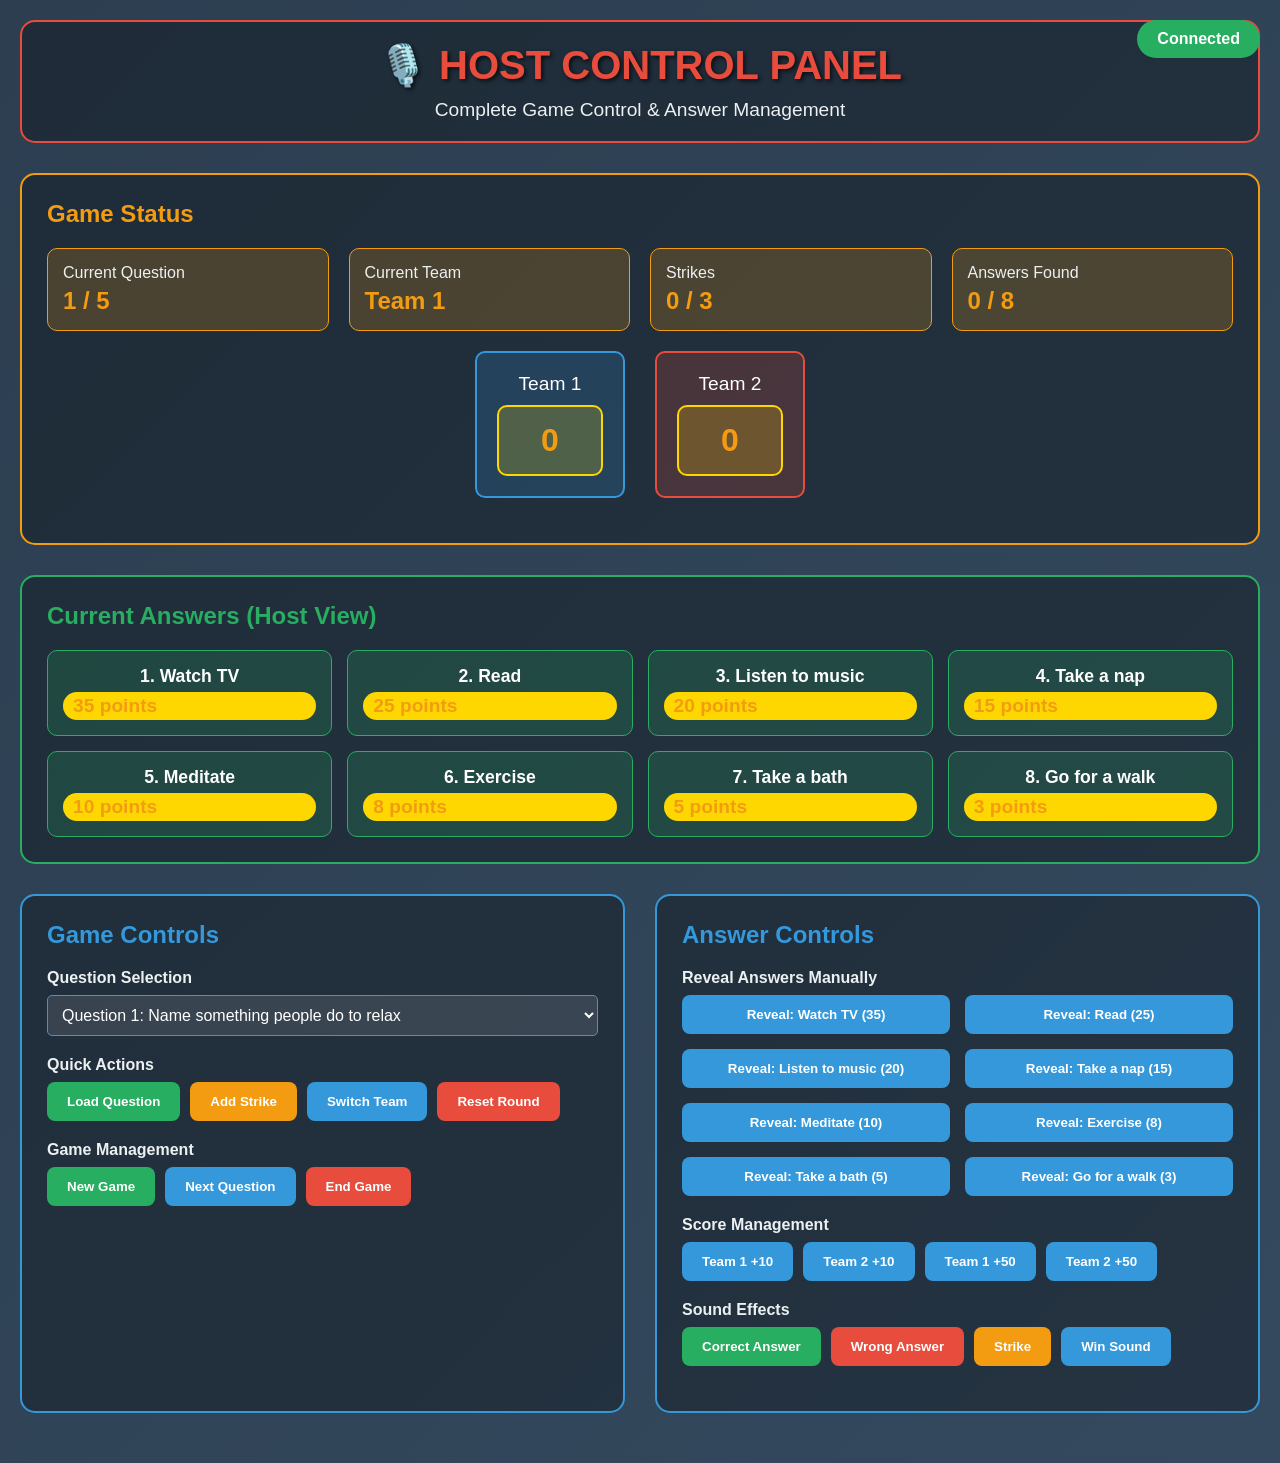
==== host.html @ bf0f2660 "first commit" ====
<!DOCTYPE html>
<html lang="en">
<head>
    <meta charset="UTF-8">
    <meta name="viewport" content="width=device-width, initial-scale=1.0">
    <title>Family Feud - Host Panel</title>
    <link rel="stylesheet" href="styles.css">
    <style>
        .host-container {
            min-height: 100vh;
            background: linear-gradient(135deg, #2c3e50 0%, #34495e 100%);
            color: white;
            padding: 20px;
        }
        
        .host-header {
            background: rgba(0, 0, 0, 0.3);
            padding: 20px;
            border-radius: 15px;
            border: 2px solid #e74c3c;
            margin-bottom: 30px;
            text-align: center;
        }
        
        .host-title {
            font-size: 2.5rem;
            color: #e74c3c;
            text-shadow: 2px 2px 4px rgba(0, 0, 0, 0.7);
            margin-bottom: 10px;
        }
        
        .host-subtitle {
            color: #ecf0f1;
            font-size: 1.2rem;
        }
        
        .control-panel {
            display: grid;
            grid-template-columns: 1fr 1fr;
            gap: 30px;
            margin-bottom: 30px;
        }
        
        .control-section {
            background: rgba(0, 0, 0, 0.3);
            padding: 25px;
            border-radius: 15px;
            border: 2px solid #3498db;
        }
        
        .control-section h3 {
            color: #3498db;
            margin-bottom: 20px;
            font-size: 1.5rem;
        }
        
        .control-group {
            margin-bottom: 20px;
        }
        
        .control-group label {
            display: block;
            margin-bottom: 8px;
            color: #ecf0f1;
            font-weight: bold;
        }
        
        .control-group input, .control-group select {
            width: 100%;
            padding: 10px;
            border: 1px solid #3498db;
            border-radius: 5px;
            background: rgba(255, 255, 255, 0.1);
            color: white;
            font-size: 1rem;
        }
        
        .control-group input::placeholder {
            color: #bdc3c7;
        }
        
        .control-buttons {
            display: flex;
            gap: 10px;
            flex-wrap: wrap;
        }
        
        .control-btn {
            padding: 12px 20px;
            background: #3498db;
            color: white;
            border: none;
            border-radius: 8px;
            cursor: pointer;
            font-weight: bold;
            transition: all 0.3s ease;
        }
        
        .control-btn:hover {
            background: #2980b9;
            transform: translateY(-2px);
        }
        
        .control-btn.danger {
            background: #e74c3c;
        }
        
        .control-btn.danger:hover {
            background: #c0392b;
        }
        
        .control-btn.success {
            background: #27ae60;
        }
        
        .control-btn.success:hover {
            background: #229954;
        }
        
        .control-btn.warning {
            background: #f39c12;
        }
        
        .control-btn.warning:hover {
            background: #e67e22;
        }
        
        .answers-preview {
            background: rgba(0, 0, 0, 0.3);
            padding: 25px;
            border-radius: 15px;
            border: 2px solid #27ae60;
            margin-bottom: 30px;
        }
        
        .answers-preview h3 {
            color: #27ae60;
            margin-bottom: 20px;
            font-size: 1.5rem;
        }
        
        .answer-list {
            display: grid;
            grid-template-columns: repeat(auto-fit, minmax(250px, 1fr));
            gap: 15px;
        }
        
        .answer-item {
            background: rgba(39, 174, 96, 0.2);
            padding: 15px;
            border-radius: 10px;
            border: 1px solid #27ae60;
            transition: all 0.3s ease;
        }
        
        .answer-item.revealed {
            background: rgba(39, 174, 96, 0.4);
            border-color: #2ecc71;
        }
        
        .answer-text {
            font-weight: bold;
            margin-bottom: 5px;
        }
        
        .answer-points {
            color: #f39c12;
            font-size: 1.2rem;
        }
        
        .game-status {
            background: rgba(0, 0, 0, 0.3);
            padding: 25px;
            border-radius: 15px;
            border: 2px solid #f39c12;
            margin-bottom: 30px;
        }
        
        .game-status h3 {
            color: #f39c12;
            margin-bottom: 20px;
            font-size: 1.5rem;
        }
        
        .status-grid {
            display: grid;
            grid-template-columns: repeat(auto-fit, minmax(200px, 1fr));
            gap: 20px;
        }
        
        .status-item {
            background: rgba(243, 156, 18, 0.2);
            padding: 15px;
            border-radius: 10px;
            border: 1px solid #f39c12;
        }
        
        .status-label {
            color: #ecf0f1;
            margin-bottom: 5px;
        }
        
        .status-value {
            color: #f39c12;
            font-size: 1.5rem;
            font-weight: bold;
        }
        
        .team-scores {
            display: flex;
            gap: 30px;
            justify-content: center;
            margin: 20px 0;
        }
        
        .team-score-card {
            background: rgba(52, 152, 219, 0.2);
            padding: 20px;
            border-radius: 10px;
            border: 2px solid #3498db;
            text-align: center;
            min-width: 150px;
        }
        
        .team-score-card.team2 {
            background: rgba(231, 76, 60, 0.2);
            border-color: #e74c3c;
        }
        
        .team-name {
            font-size: 1.2rem;
            margin-bottom: 10px;
        }
        
        .team-score {
            font-size: 2rem;
            font-weight: bold;
            color: #f39c12;
        }
        
        .connection-status {
            position: fixed;
            top: 20px;
            right: 20px;
            padding: 10px 20px;
            border-radius: 20px;
            font-weight: bold;
            z-index: 1000;
        }
        
        .connection-status.connected {
            background: #27ae60;
            color: white;
        }
        
        .connection-status.disconnected {
            background: #e74c3c;
            color: white;
        }
        
        @media (max-width: 768px) {
            .control-panel {
                grid-template-columns: 1fr;
            }
            
            .status-grid {
                grid-template-columns: 1fr;
            }
            
            .team-scores {
                flex-direction: column;
                align-items: center;
            }
        }
    </style>
</head>
<body>
    <div class="host-container">
        <div class="connection-status" id="connectionStatus">Connected</div>
        
        <header class="host-header">
            <h1 class="host-title">🎙️ HOST CONTROL PANEL</h1>
            <p class="host-subtitle">Complete Game Control & Answer Management</p>
        </header>
        
        <section class="game-status">
            <h3>Game Status</h3>
            <div class="status-grid">
                <div class="status-item">
                    <div class="status-label">Current Question</div>
                    <div class="status-value" id="currentQuestionNum">1 / 5</div>
                </div>
                <div class="status-item">
                    <div class="status-label">Current Team</div>
                    <div class="status-value" id="currentTeamDisplay">Team 1</div>
                </div>
                <div class="status-item">
                    <div class="status-label">Strikes</div>
                    <div class="status-value" id="strikesDisplay">0 / 3</div>
                </div>
                <div class="status-item">
                    <div class="status-label">Answers Found</div>
                    <div class="status-value" id="answersFoundDisplay">0 / 8</div>
                </div>
            </div>
            
            <div class="team-scores">
                <div class="team-score-card">
                    <div class="team-name">Team 1</div>
                    <div class="team-score" id="team1ScoreDisplay">0</div>
                </div>
                <div class="team-score-card team2">
                    <div class="team-name">Team 2</div>
                    <div class="team-score" id="team2ScoreDisplay">0</div>
                </div>
            </div>
        </section>
        
        <section class="answers-preview">
            <h3>Current Answers (Host View)</h3>
            <div class="answer-list" id="answersList">
                <!-- Answers will be populated here -->
            </div>
        </section>
        
        <div class="control-panel">
            <section class="control-section">
                <h3>Game Controls</h3>
                
                <div class="control-group">
                    <label>Question Selection</label>
                    <select id="questionSelect">
                        <option value="0">Question 1: Name something people do to relax</option>
                        <option value="1">Question 2: Name a common breakfast food</option>
                        <option value="2">Question 3: Name something you find in a living room</option>
                        <option value="3">Question 4: Name a popular vacation destination</option>
                        <option value="4">Question 5: Name something people are afraid of</option>
                    </select>
                </div>
                
                <div class="control-group">
                    <label>Quick Actions</label>
                    <div class="control-buttons">
                        <button class="control-btn success" onclick="loadQuestion()">Load Question</button>
                        <button class="control-btn warning" onclick="addStrike()">Add Strike</button>
                        <button class="control-btn" onclick="switchTeam()">Switch Team</button>
                        <button class="control-btn danger" onclick="resetRound()">Reset Round</button>
                    </div>
                </div>
                
                <div class="control-group">
                    <label>Game Management</label>
                    <div class="control-buttons">
                        <button class="control-btn success" onclick="newGame()">New Game</button>
                        <button class="control-btn" onclick="nextQuestion()">Next Question</button>
                        <button class="control-btn danger" onclick="endGame()">End Game</button>
                    </div>
                </div>
            </section>
            
            <section class="control-section">
                <h3>Answer Controls</h3>
                
                <div class="control-group">
                    <label>Reveal Answers Manually</label>
                    <div class="answer-list" id="manualAnswersList">
                        <!-- Manual reveal buttons will be populated here -->
                    </div>
                </div>
                
                <div class="control-group">
                    <label>Score Management</label>
                    <div class="control-buttons">
                        <button class="control-btn" onclick="addPoints(1, 10)">Team 1 +10</button>
                        <button class="control-btn" onclick="addPoints(2, 10)">Team 2 +10</button>
                        <button class="control-btn" onclick="addPoints(1, 50)">Team 1 +50</button>
                        <button class="control-btn" onclick="addPoints(2, 50)">Team 2 +50</button>
                    </div>
                </div>
                
                <div class="control-group">
                    <label>Sound Effects</label>
                    <div class="control-buttons">
                        <button class="control-btn success" onclick="playSound('correct')">Correct Answer</button>
                        <button class="control-btn danger" onclick="playSound('wrong')">Wrong Answer</button>
                        <button class="control-btn warning" onclick="playSound('strike')">Strike</button>
                        <button class="control-btn" onclick="playSound('win')">Win Sound</button>
                    </div>
                </div>
            </section>
        </div>
    </div>
    
    <script src="host.js"></script>
</body>
</html>
---- styles.css ----
* {
    margin: 0;
    padding: 0;
    box-sizing: border-box;
}

body {
    font-family: 'Arial Black', Arial, sans-serif;
    background: linear-gradient(135deg, #1e3c72 0%, #2a5298 100%);
    min-height: 100vh;
    color: white;
    overflow-x: hidden;
}

.game-container {
    max-width: 1200px;
    margin: 0 auto;
    padding: 20px;
}

.game-header {
    text-align: center;
    margin-bottom: 30px;
    background: rgba(0, 0, 0, 0.3);
    padding: 20px;
    border-radius: 15px;
    border: 3px solid #ffd700;
}

.header-nav {
    display: flex;
    justify-content: center;
    gap: 15px;
    margin-bottom: 20px;
}

.nav-btn {
    padding: 8px 16px;
    background: rgba(255, 215, 0, 0.2);
    border: 2px solid #ffd700;
    color: #ffd700;
    border-radius: 8px;
    cursor: pointer;
    transition: all 0.3s ease;
    font-weight: bold;
    font-size: 0.9rem;
}

.nav-btn:hover {
    background: rgba(255, 215, 0, 0.4);
    transform: translateY(-2px);
}

.game-title {
    font-size: 3rem;
    color: #ffd700;
    text-shadow: 3px 3px 6px rgba(0, 0, 0, 0.7);
    margin-bottom: 20px;
    letter-spacing: 2px;
    animation: pulse 2s infinite;
}

@keyframes pulse {
    0%, 100% { transform: scale(1); }
    50% { transform: scale(1.05); }
}

.score-board {
    display: flex;
    justify-content: center;
    gap: 50px;
    margin-top: 20px;
}

.team-score {
    background: rgba(255, 215, 0, 0.2);
    padding: 15px 30px;
    border-radius: 10px;
    border: 2px solid #ffd700;
    text-align: center;
}

.team-score h2 {
    color: #ffd700;
    margin-bottom: 10px;
    font-size: 1.5rem;
}

.team-score span {
    font-size: 2rem;
    font-weight: bold;
    color: white;
}

.game-main {
    display: flex;
    flex-direction: column;
    gap: 30px;
}

.question-section {
    background: rgba(0, 0, 0, 0.4);
    padding: 30px;
    border-radius: 15px;
    text-align: center;
    border: 2px solid #ffd700;
}

.question-container h2 {
    font-size: 2rem;
    color: #ffd700;
    margin-bottom: 15px;
    text-shadow: 2px 2px 4px rgba(0, 0, 0, 0.7);
}

.answer-count {
    font-size: 1.2rem;
    color: #87ceeb;
}

.answers-section {
    background: rgba(0, 0, 0, 0.4);
    padding: 30px;
    border-radius: 15px;
    border: 2px solid #ffd700;
}

.answers-grid {
    display: grid;
    grid-template-columns: repeat(2, 1fr);
    gap: 20px;
    max-width: 800px;
    margin: 0 auto;
}

.answer-slot {
    position: relative;
    width: 100%;
    height: 80px;
    perspective: 1000px;
    margin-bottom: 15px;
}

.answer-panel {
    position: relative;
    width: 100%;
    height: 100%;
    transform-style: preserve-3d;
    transition: transform 0.6s;
    cursor: pointer;
}

.answer-panel.flipped {
    transform: rotateY(180deg);
}

.answer-face {
    position: absolute;
    width: 100%;
    height: 100%;
    backface-visibility: hidden;
    display: flex;
    align-items: center;
    justify-content: center;
    border-radius: 10px;
    border: 3px solid #ffd700;
    font-weight: bold;
}

.answer-front {
    background: linear-gradient(135deg, #4a5568 0%, #2d3748 100%);
    color: #ffd700;
    font-size: 2rem;
}

.answer-back {
    background: linear-gradient(135deg, #48bb78 0%, #38a169 100%);
    color: white;
    transform: rotateY(180deg);
    padding: 10px;
    flex-direction: column;
    text-align: center;
}

.answer-back.revealed-by-team1 {
    background: linear-gradient(135deg, #4299e1 0%, #3182ce 100%);
}

.answer-back.revealed-by-team2 {
    background: linear-gradient(135deg, #f56565 0%, #e53e3e 100%);
}

.answer-number {
    position: absolute;
    top: 5px;
    left: 10px;
    background: #ffd700;
    color: #1e3c72;
    width: 30px;
    height: 30px;
    border-radius: 50%;
    display: flex;
    align-items: center;
    justify-content: center;
    font-weight: bold;
    font-size: 1rem;
    z-index: 10;
}

.answer-text {
    font-size: 1.1rem;
    font-weight: bold;
    margin-bottom: 5px;
    text-align: center;
}

.answer-points {
    background: #ffd700;
    color: #1e3c72;
    padding: 3px 10px;
    border-radius: 15px;
    font-weight: bold;
    font-size: 0.9rem;
}

@keyframes flipIn {
    0% { transform: rotateY(0deg); }
    100% { transform: rotateY(180deg); }
}

@keyframes shake {
    0%, 100% { transform: translateX(0) rotateY(0deg); }
    25% { transform: translateX(-10px) rotateY(0deg); }
    75% { transform: translateX(10px) rotateY(0deg); }
}

.answer-slot.wrong .answer-panel {
    animation: shake 0.5s ease;
    background: linear-gradient(135deg, #e53e3e 0%, #c53030 100%);
}

.answer-slot.wrong .answer-front {
    background: linear-gradient(135deg, #e53e3e 0%, #c53030 100%);
}

.input-section {
    background: rgba(0, 0, 0, 0.4);
    padding: 30px;
    border-radius: 15px;
    text-align: center;
    border: 2px solid #ffd700;
}

.face-off-section {
    background: rgba(255, 215, 0, 0.1);
    border: 3px solid #ffd700;
    border-radius: 15px;
    padding: 20px;
    margin-bottom: 20px;
}

.face-off-section h3 {
    color: #ffd700;
    font-size: 2rem;
    margin-bottom: 20px;
    text-shadow: 2px 2px 4px rgba(0, 0, 0, 0.7);
    animation: pulse 1s infinite;
}

.face-off-teams {
    display: flex;
    justify-content: space-around;
    align-items: center;
    margin-bottom: 20px;
    gap: 30px;
}

.face-off-team {
    text-align: center;
}

.face-off-team h4 {
    color: #ffd700;
    margin-bottom: 15px;
    font-size: 1.5rem;
}

.buzz-btn {
    padding: 20px 40px;
    font-size: 1.5rem;
    background: #e74c3c;
    color: white;
    border: none;
    border-radius: 10px;
    font-weight: bold;
    cursor: pointer;
    transition: all 0.3s ease;
    box-shadow: 0 5px 15px rgba(231, 76, 60, 0.3);
}

.buzz-btn:hover {
    background: #c0392b;
    transform: translateY(-2px);
    box-shadow: 0 8px 25px rgba(231, 76, 60, 0.4);
}

.buzz-btn:disabled {
    background: #7f8c8d;
    cursor: not-allowed;
    transform: none;
    box-shadow: none;
}

.face-off-vs {
    font-size: 2rem;
    color: #ffd700;
    font-weight: bold;
    text-shadow: 2px 2px 4px rgba(0, 0, 0, 0.7);
}

.face-off-answer {
    background: rgba(255, 255, 255, 0.1);
    border: 2px solid #ffd700;
    border-radius: 10px;
    padding: 15px;
    min-height: 50px;
    display: flex;
    align-items: center;
    justify-content: center;
    font-size: 1.3rem;
    color: #ffd700;
    font-weight: bold;
}

.regular-play-section {
    background: rgba(0, 0, 0, 0.3);
    padding: 20px;
    border-radius: 15px;
    border: 2px solid #ffd700;
}

.steal-section {
    background: rgba(231, 76, 60, 0.2);
    border: 3px solid #e74c3c;
    border-radius: 15px;
    padding: 20px;
    margin-bottom: 20px;
}

.steal-section h3 {
    color: #e74c3c;
    font-size: 1.8rem;
    margin-bottom: 15px;
    text-shadow: 2px 2px 4px rgba(0, 0, 0, 0.7);
    animation: pulse 1s infinite;
}

.steal-section p {
    color: white;
    font-size: 1.2rem;
    margin-bottom: 15px;
}

.steal-section #stealing-team {
    color: #e74c3c;
    font-weight: bold;
}

.input-container {
    display: flex;
    gap: 15px;
    justify-content: center;
    align-items: center;
    margin-bottom: 20px;
}

#answer-input {
    padding: 15px 20px;
    font-size: 1.1rem;
    border: 2px solid #ffd700;
    border-radius: 10px;
    background: rgba(255, 255, 255, 0.9);
    color: #1e3c72;
    width: 300px;
    font-weight: bold;
}

#answer-input:focus {
    outline: none;
    box-shadow: 0 0 10px rgba(255, 215, 0, 0.5);
}

#submit-answer {
    padding: 15px 30px;
    font-size: 1.1rem;
    background: #ffd700;
    color: #1e3c72;
    border: none;
    border-radius: 10px;
    font-weight: bold;
    cursor: pointer;
    transition: all 0.3s ease;
}

#submit-answer:hover {
    background: #ffed4e;
    transform: translateY(-2px);
    box-shadow: 0 5px 15px rgba(255, 215, 0, 0.3);
}

.team-turn {
    font-size: 1.2rem;
    color: #87ceeb;
}

.controls-section {
    background: rgba(0, 0, 0, 0.4);
    padding: 30px;
    border-radius: 15px;
    text-align: center;
    border: 2px solid #ffd700;
}

.controls-section button {
    padding: 12px 25px;
    margin: 0 10px;
    font-size: 1rem;
    background: #ffd700;
    color: #1e3c72;
    border: none;
    border-radius: 8px;
    font-weight: bold;
    cursor: pointer;
    transition: all 0.3s ease;
}

.controls-section button:hover {
    background: #ffed4e;
    transform: translateY(-2px);
}

.strikes-container {
    display: flex;
    justify-content: center;
    gap: 20px;
    margin-top: 20px;
}

.strike {
    width: 60px;
    height: 60px;
    border: 3px solid #ffd700;
    border-radius: 50%;
    background: rgba(0, 0, 0, 0.3);
    transition: all 0.3s ease;
}

.strike.active {
    background: #e53e3e;
    animation: strikeAppear 0.5s ease;
}

@keyframes strikeAppear {
    0% { transform: scale(0) rotate(0deg); }
    50% { transform: scale(1.2) rotate(180deg); }
    100% { transform: scale(1) rotate(360deg); }
}

.round-result {
    position: fixed;
    top: 0;
    left: 0;
    width: 100%;
    height: 100%;
    background: rgba(0, 0, 0, 0.9);
    display: flex;
    align-items: center;
    justify-content: center;
    z-index: 1000;
}

.result-content {
    background: linear-gradient(135deg, #1e3c72 0%, #2a5298 100%);
    padding: 40px;
    border-radius: 20px;
    text-align: center;
    border: 3px solid #ffd700;
    max-width: 500px;
}

.result-content h2 {
    color: #ffd700;
    font-size: 2.5rem;
    margin-bottom: 20px;
}

.result-content p {
    color: white;
    font-size: 1.3rem;
    margin-bottom: 30px;
}

#continue-btn {
    padding: 15px 40px;
    font-size: 1.2rem;
    background: #ffd700;
    color: #1e3c72;
    border: none;
    border-radius: 10px;
    font-weight: bold;
    cursor: pointer;
    transition: all 0.3s ease;
}

#continue-btn:hover {
    background: #ffed4e;
    transform: translateY(-2px);
}

@media (max-width: 768px) {
    .game-title {
        font-size: 2rem;
    }
    
    .score-board {
        gap: 20px;
    }
    
    .answers-grid {
        grid-template-columns: 1fr;
        gap: 15px;
    }
    
    .input-container {
        flex-direction: column;
        gap: 10px;
    }
    
    #answer-input {
        width: 100%;
        max-width: 300px;
    }
    
    .controls-section button {
        margin: 5px;
        padding: 10px 20px;
    }
}
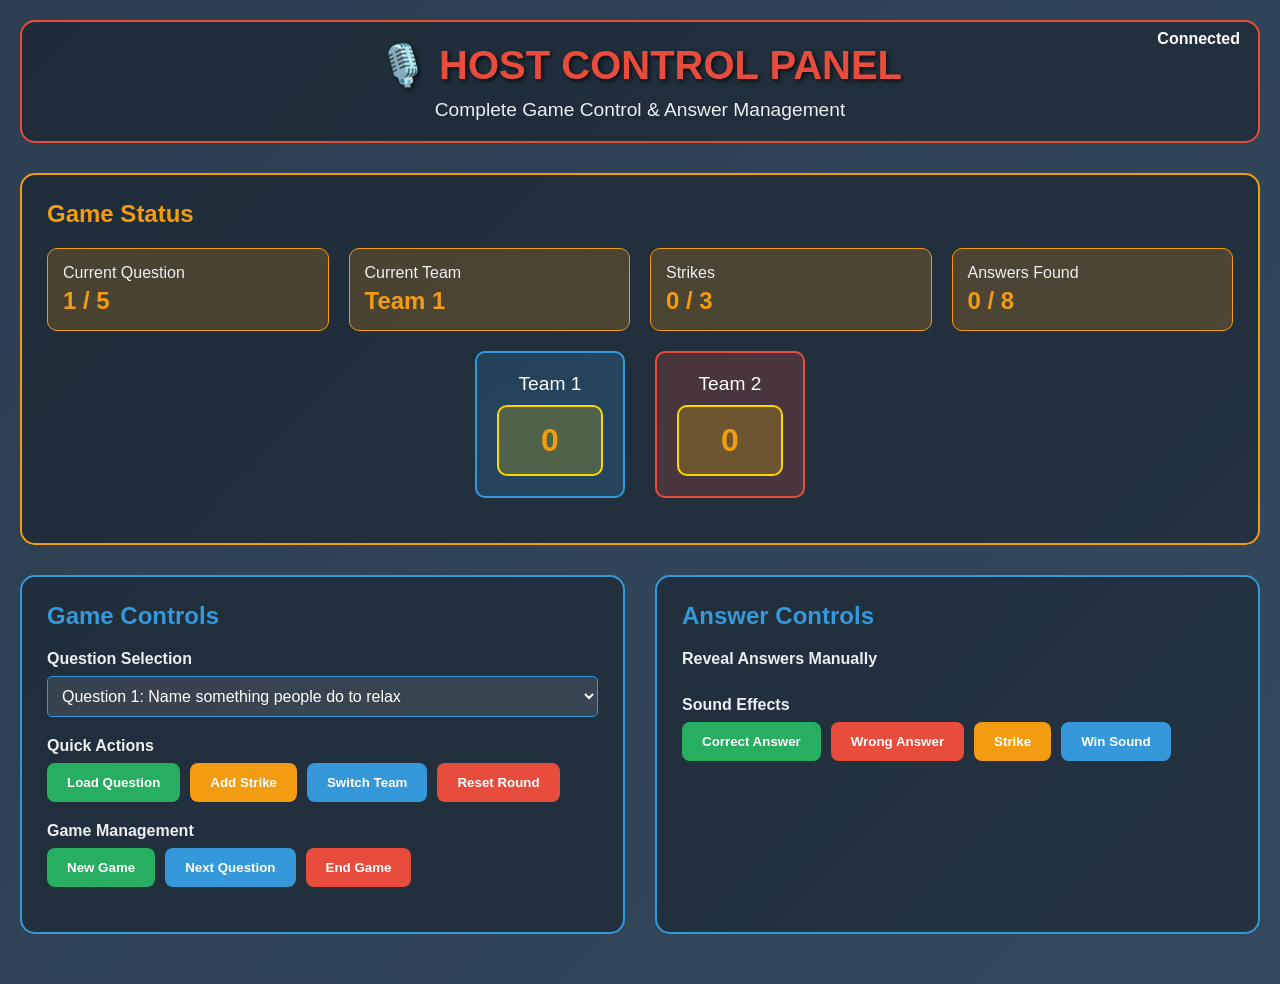
==== commit f90b60b7: "gogogo" ====
--- a/host.html
+++ b/host.html
@@ -123,20 +123,6 @@
         
         .control-btn.warning:hover {
             background: #e67e22;
-        }
-        
-        .answers-preview {
-            background: rgba(0, 0, 0, 0.3);
-            padding: 25px;
-            border-radius: 15px;
-            border: 2px solid #27ae60;
-            margin-bottom: 30px;
-        }
-        
-        .answers-preview h3 {
-            color: #27ae60;
-            margin-bottom: 20px;
-            font-size: 1.5rem;
         }
         
         .answer-list {
@@ -316,13 +302,6 @@
             </div>
         </section>
         
-        <section class="answers-preview">
-            <h3>Current Answers (Host View)</h3>
-            <div class="answer-list" id="answersList">
-                <!-- Answers will be populated here -->
-            </div>
-        </section>
-        
         <div class="control-panel">
             <section class="control-section">
                 <h3>Game Controls</h3>
@@ -369,16 +348,6 @@
                 </div>
                 
                 <div class="control-group">
-                    <label>Score Management</label>
-                    <div class="control-buttons">
-                        <button class="control-btn" onclick="addPoints(1, 10)">Team 1 +10</button>
-                        <button class="control-btn" onclick="addPoints(2, 10)">Team 2 +10</button>
-                        <button class="control-btn" onclick="addPoints(1, 50)">Team 1 +50</button>
-                        <button class="control-btn" onclick="addPoints(2, 50)">Team 2 +50</button>
-                    </div>
-                </div>
-                
-                <div class="control-group">
                     <label>Sound Effects</label>
                     <div class="control-buttons">
                         <button class="control-btn success" onclick="playSound('correct')">Correct Answer</button>
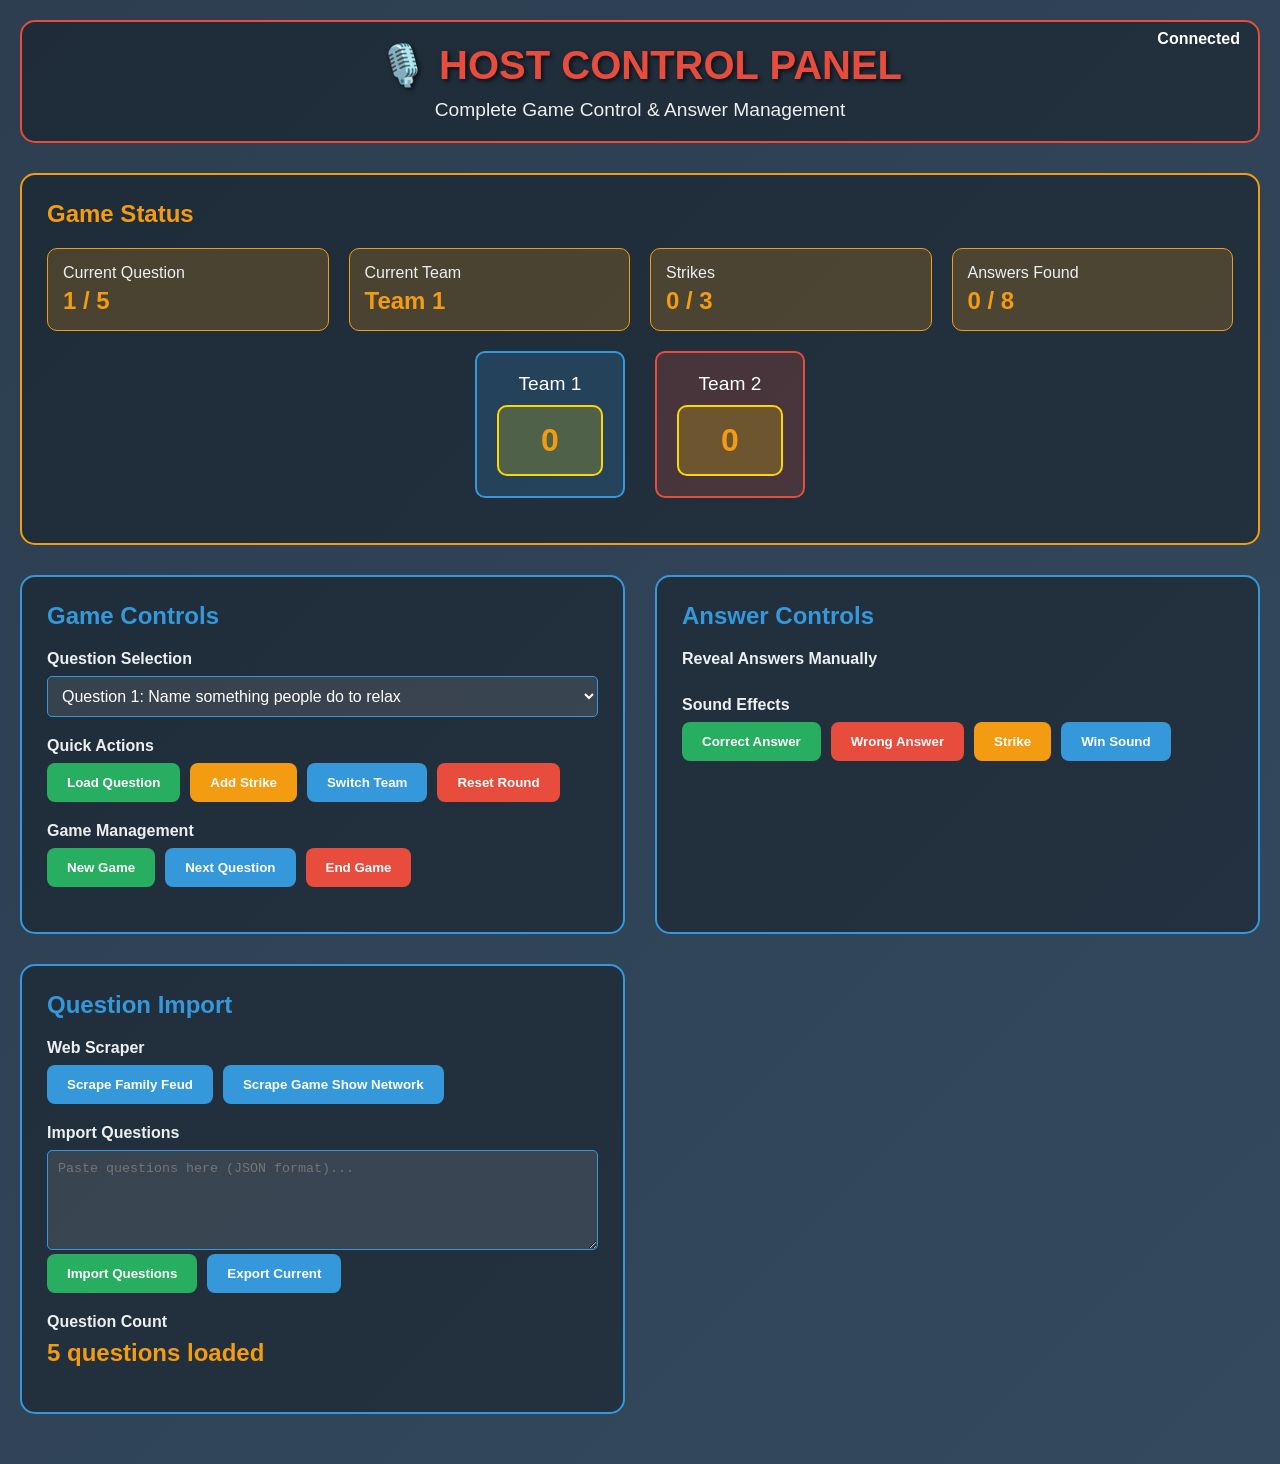
==== commit 21743576: "scrape" ====
--- a/host.html
+++ b/host.html
@@ -357,6 +357,32 @@
                     </div>
                 </div>
             </section>
+            
+            <section class="control-section">
+                <h3>Question Import</h3>
+                
+                <div class="control-group">
+                    <label>Web Scraper</label>
+                    <div class="control-buttons">
+                        <button class="control-btn" onclick="scrapeFamilyFeudQuestions()">Scrape Family Feud</button>
+                        <button class="control-btn" onclick="scrapeGameShowNetwork()">Scrape Game Show Network</button>
+                    </div>
+                </div>
+                
+                <div class="control-group">
+                    <label>Import Questions</label>
+                    <textarea id="questionImport" placeholder="Paste questions here (JSON format)..." style="width: 100%; height: 100px; background: rgba(255,255,255,0.1); color: white; border: 1px solid #3498db; border-radius: 5px; padding: 10px;"></textarea>
+                    <div class="control-buttons">
+                        <button class="control-btn success" onclick="importQuestions()">Import Questions</button>
+                        <button class="control-btn" onclick="exportQuestions()">Export Current</button>
+                    </div>
+                </div>
+                
+                <div class="control-group">
+                    <label>Question Count</label>
+                    <div class="status-value" id="questionCount">5 questions loaded</div>
+                </div>
+            </section>
         </div>
     </div>
     
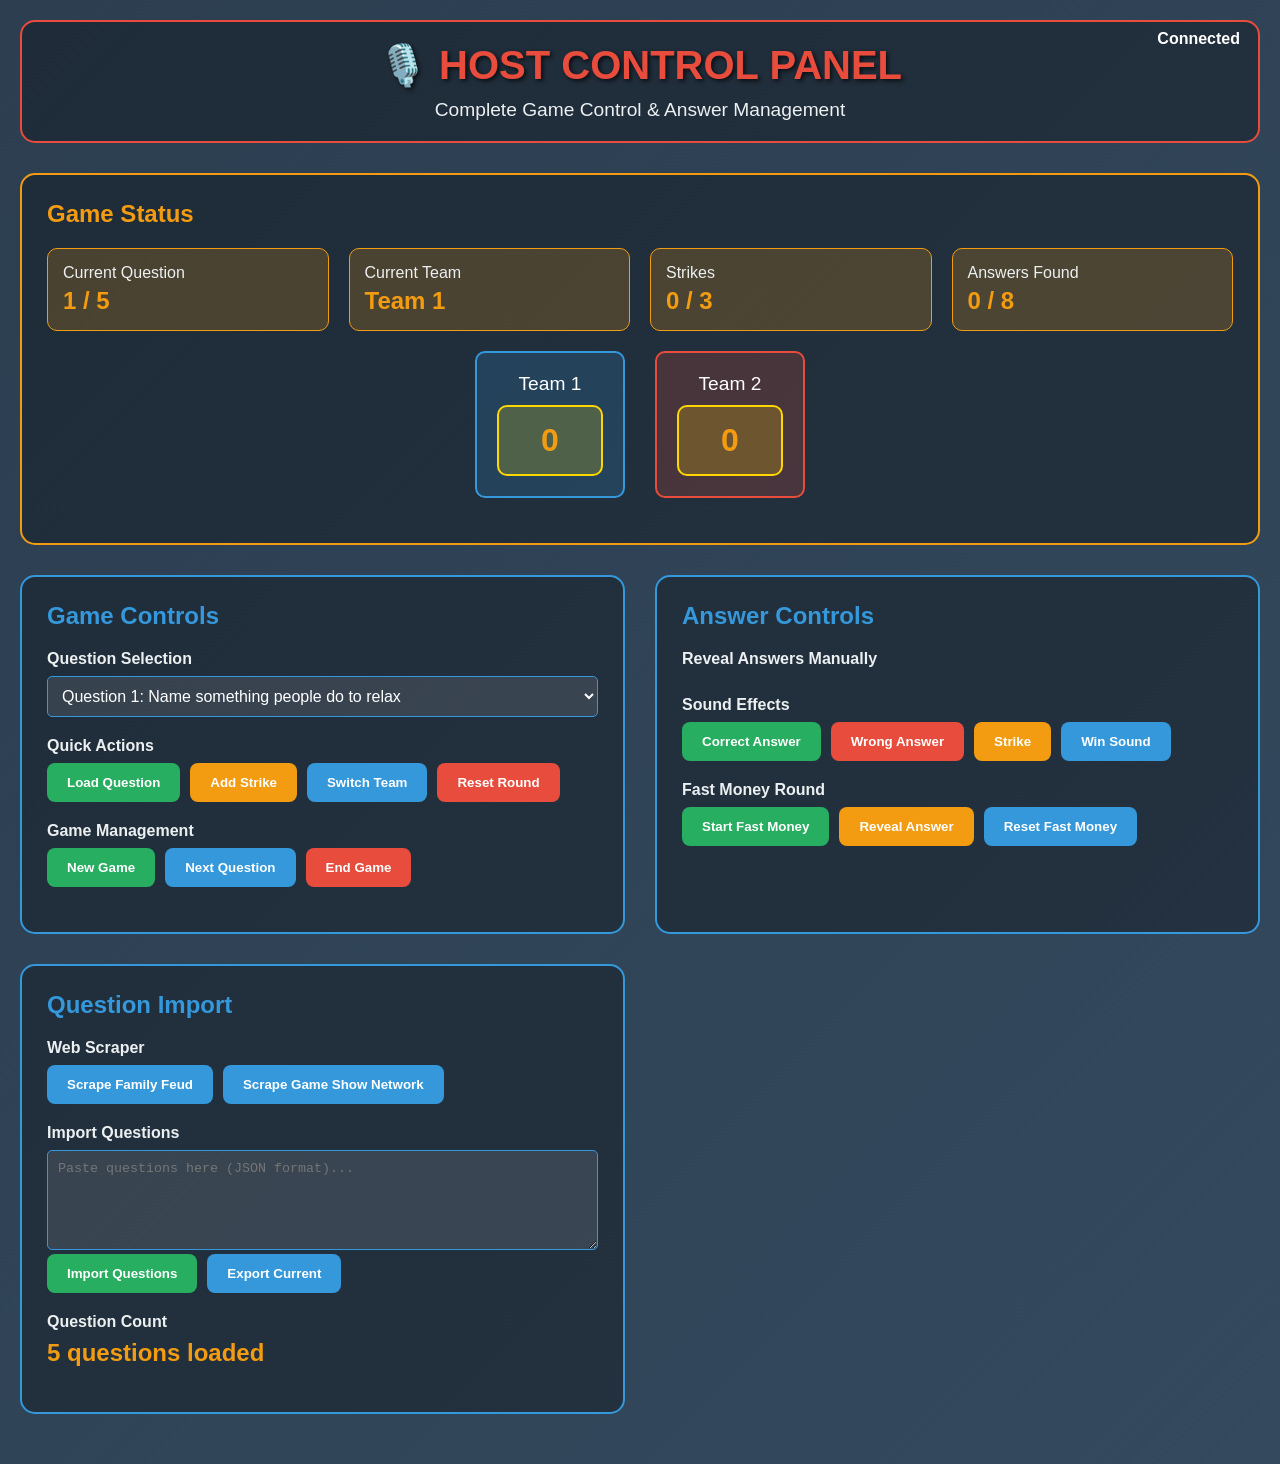
==== commit d94c507b: "Initial Family Feud game" ====
--- a/host.html
+++ b/host.html
@@ -356,6 +356,15 @@
                         <button class="control-btn" onclick="playSound('win')">Win Sound</button>
                     </div>
                 </div>
+                
+                <div class="control-group">
+                    <label>Fast Money Round</label>
+                    <div class="control-buttons">
+                        <button class="control-btn success" onclick="startFastMoney()">Start Fast Money</button>
+                        <button class="control-btn warning" onclick="revealFastMoneyAnswer()">Reveal Answer</button>
+                        <button class="control-btn" onclick="resetFastMoney()">Reset Fast Money</button>
+                    </div>
+                </div>
             </section>
             
             <section class="control-section">
--- a/styles.css
+++ b/styles.css
@@ -10,6 +10,372 @@
     min-height: 100vh;
     color: white;
     overflow-x: hidden;
+}
+
+/* Fast Money Styles */
+.fast-money {
+    background: linear-gradient(135deg, #2c3e50 0%, #34495e 100%);
+    min-height: 100vh;
+    padding: 20px;
+}
+
+.fast-money-container {
+    max-width: 1000px;
+    margin: 0 auto;
+}
+
+.fast-money-header {
+    text-align: center;
+    margin-bottom: 30px;
+    background: rgba(0, 0, 0, 0.3);
+    padding: 25px;
+    border-radius: 15px;
+    border: 3px solid #e74c3c;
+}
+
+.fast-money-header h2 {
+    font-size: 2.5rem;
+    color: #e74c3c;
+    text-shadow: 2px 2px 4px rgba(0, 0, 0, 0.7);
+    margin-bottom: 20px;
+    animation: pulse 2s infinite;
+}
+
+.fast-money-timer {
+    display: flex;
+    flex-direction: column;
+    align-items: center;
+    gap: 10px;
+}
+
+.fast-money-timer span {
+    font-size: 4rem;
+    font-weight: bold;
+    color: #ffd700;
+    text-shadow: 2px 2px 4px rgba(0, 0, 0, 0.7);
+}
+
+.timer-bar {
+    width: 300px;
+    height: 30px;
+    background: rgba(0, 0, 0, 0.5);
+    border-radius: 15px;
+    overflow: hidden;
+    border: 2px solid #ffd700;
+}
+
+.timer-fill {
+    height: 100%;
+    background: linear-gradient(90deg, #27ae60, #f39c12);
+    width: 100%;
+    transition: width 1s linear, background-color 0.5s ease;
+}
+
+.fast-money-main {
+    display: grid;
+    grid-template-columns: 1fr 1fr;
+    gap: 30px;
+    margin-bottom: 30px;
+}
+
+.fast-money-questions {
+    background: rgba(0, 0, 0, 0.3);
+    padding: 25px;
+    border-radius: 15px;
+    border: 2px solid #3498db;
+}
+
+.question-slot {
+    display: flex;
+    align-items: center;
+    margin-bottom: 15px;
+    padding: 10px;
+    background: rgba(52, 152, 219, 0.1);
+    border-radius: 8px;
+    border-left: 4px solid #3498db;
+}
+
+.question-number {
+    font-size: 1.2rem;
+    font-weight: bold;
+    color: #3498db;
+    margin-right: 15px;
+    min-width: 30px;
+}
+
+.question-text {
+    font-size: 1rem;
+    color: #ecf0f1;
+    line-height: 1.4;
+}
+
+.fast-money-inputs {
+    background: rgba(0, 0, 0, 0.3);
+    padding: 25px;
+    border-radius: 15px;
+    border: 2px solid #27ae60;
+}
+
+.input-row {
+    display: flex;
+    gap: 15px;
+    margin-bottom: 15px;
+}
+
+.fast-money-input {
+    flex: 1;
+    padding: 12px;
+    border: 2px solid #27ae60;
+    border-radius: 8px;
+    background: rgba(255, 255, 255, 0.1);
+    color: white;
+    font-size: 1rem;
+    font-weight: bold;
+    transition: all 0.3s ease;
+}
+
+.fast-money-input:focus {
+    outline: none;
+    border-color: #2ecc71;
+    background: rgba(255, 255, 255, 0.2);
+    box-shadow: 0 0 10px rgba(46, 204, 113, 0.3);
+}
+
+.fast-money-input::placeholder {
+    color: #bdc3c7;
+}
+
+.fast-money-input:disabled {
+    background: rgba(0, 0, 0, 0.2);
+    border-color: #7f8c8d;
+    cursor: not-allowed;
+}
+
+.fast-money-controls {
+    grid-column: 1 / -1;
+    text-align: center;
+    margin-top: 20px;
+}
+
+.fast-money-btn {
+    padding: 15px 30px;
+    font-size: 1.2rem;
+    font-weight: bold;
+    border: none;
+    border-radius: 10px;
+    cursor: pointer;
+    transition: all 0.3s ease;
+    margin: 0 10px;
+    text-transform: uppercase;
+}
+
+.fast-money-btn.start {
+    background: #27ae60;
+    color: white;
+    box-shadow: 0 5px 15px rgba(39, 174, 96, 0.3);
+}
+
+.fast-money-btn.start:hover {
+    background: #229954;
+    transform: translateY(-2px);
+    box-shadow: 0 8px 25px rgba(39, 174, 96, 0.4);
+}
+
+.fast-money-btn.submit {
+    background: #f39c12;
+    color: white;
+    box-shadow: 0 5px 15px rgba(243, 156, 18, 0.3);
+}
+
+.fast-money-btn.submit:hover {
+    background: #e67e22;
+    transform: translateY(-2px);
+    box-shadow: 0 8px 25px rgba(243, 156, 18, 0.4);
+}
+
+.fast-money-btn.reveal {
+    background: #3498db;
+    color: white;
+    box-shadow: 0 5px 15px rgba(52, 152, 219, 0.3);
+}
+
+.fast-money-btn.reveal:hover {
+    background: #2980b9;
+    transform: translateY(-2px);
+    box-shadow: 0 8px 25px rgba(52, 152, 219, 0.4);
+}
+
+.fast-money-btn.continue {
+    background: #e74c3c;
+    color: white;
+    box-shadow: 0 5px 15px rgba(231, 76, 60, 0.3);
+}
+
+.fast-money-btn.continue:hover {
+    background: #c0392b;
+    transform: translateY(-2px);
+    box-shadow: 0 8px 25px rgba(231, 76, 60, 0.4);
+}
+
+.fast-money-scores {
+    display: flex;
+    justify-content: space-around;
+    margin-bottom: 30px;
+    gap: 30px;
+}
+
+.player-score {
+    background: rgba(0, 0, 0, 0.3);
+    padding: 25px;
+    border-radius: 15px;
+    border: 2px solid #f39c12;
+    text-align: center;
+    flex: 1;
+    max-width: 300px;
+}
+
+.player-score h3 {
+    color: #f39c12;
+    font-size: 1.5rem;
+    margin-bottom: 15px;
+}
+
+.score-display {
+    font-size: 3rem;
+    font-weight: bold;
+    color: #ffd700;
+    text-shadow: 2px 2px 4px rgba(0, 0, 0, 0.7);
+    margin-bottom: 10px;
+}
+
+.score-target {
+    color: #ecf0f1;
+    font-size: 1.1rem;
+}
+
+.fast-money-results {
+    background: rgba(0, 0, 0, 0.4);
+    padding: 30px;
+    border-radius: 15px;
+    border: 3px solid #ffd700;
+    text-align: center;
+}
+
+.results-content h2 {
+    color: #ffd700;
+    font-size: 2rem;
+    margin-bottom: 20px;
+    text-shadow: 2px 2px 4px rgba(0, 0, 0, 0.7);
+}
+
+.answer-reveals {
+    margin: 20px 0;
+    text-align: left;
+}
+
+.answer-reveal-item {
+    background: rgba(255, 255, 255, 0.1);
+    padding: 15px;
+    margin-bottom: 15px;
+    border-radius: 8px;
+    border-left: 4px solid #3498db;
+}
+
+.reveal-question {
+    font-weight: bold;
+    color: #3498db;
+    margin-bottom: 8px;
+}
+
+.reveal-answer {
+    margin: 5px 0;
+    padding: 5px 10px;
+    border-radius: 5px;
+    font-weight: bold;
+}
+
+.reveal-answer.player1 {
+    background: rgba(52, 152, 219, 0.2);
+    color: #3498db;
+}
+
+.reveal-answer.player2 {
+    background: rgba(231, 76, 60, 0.2);
+    color: #e74c3c;
+}
+
+.reveal-correct {
+    margin: 8px 0;
+    font-size: 0.9rem;
+}
+
+.reveal-correct .correct {
+    color: #27ae60;
+    font-weight: bold;
+}
+
+.reveal-correct .incorrect {
+    color: #e74c3c;
+    font-weight: bold;
+}
+
+.final-scores {
+    margin: 20px 0;
+    padding: 20px;
+    background: rgba(0, 0, 0, 0.3);
+    border-radius: 10px;
+}
+
+.final-score {
+    display: flex;
+    justify-content: space-between;
+    align-items: center;
+    margin: 10px 0;
+    font-size: 1.2rem;
+    font-weight: bold;
+}
+
+.final-score span:first-child {
+    color: #ecf0f1;
+}
+
+.final-score span:last-child {
+    color: #ffd700;
+    font-size: 1.5rem;
+}
+
+@keyframes pulse {
+    0%, 100% { 
+        transform: scale(1);
+        text-shadow: 2px 2px 4px rgba(0, 0, 0, 0.7);
+    }
+    50% { 
+        transform: scale(1.05);
+        text-shadow: 2px 2px 8px rgba(255, 215, 0, 0.5);
+    }
+}
+
+@media (max-width: 768px) {
+    .fast-money-main {
+        grid-template-columns: 1fr;
+    }
+    
+    .fast-money-scores {
+        flex-direction: column;
+        align-items: center;
+    }
+    
+    .fast-money-timer span {
+        font-size: 3rem;
+    }
+    
+    .timer-bar {
+        width: 200px;
+    }
+    
+    .fast-money-header h2 {
+        font-size: 2rem;
+    }
 }
 
 .game-container {
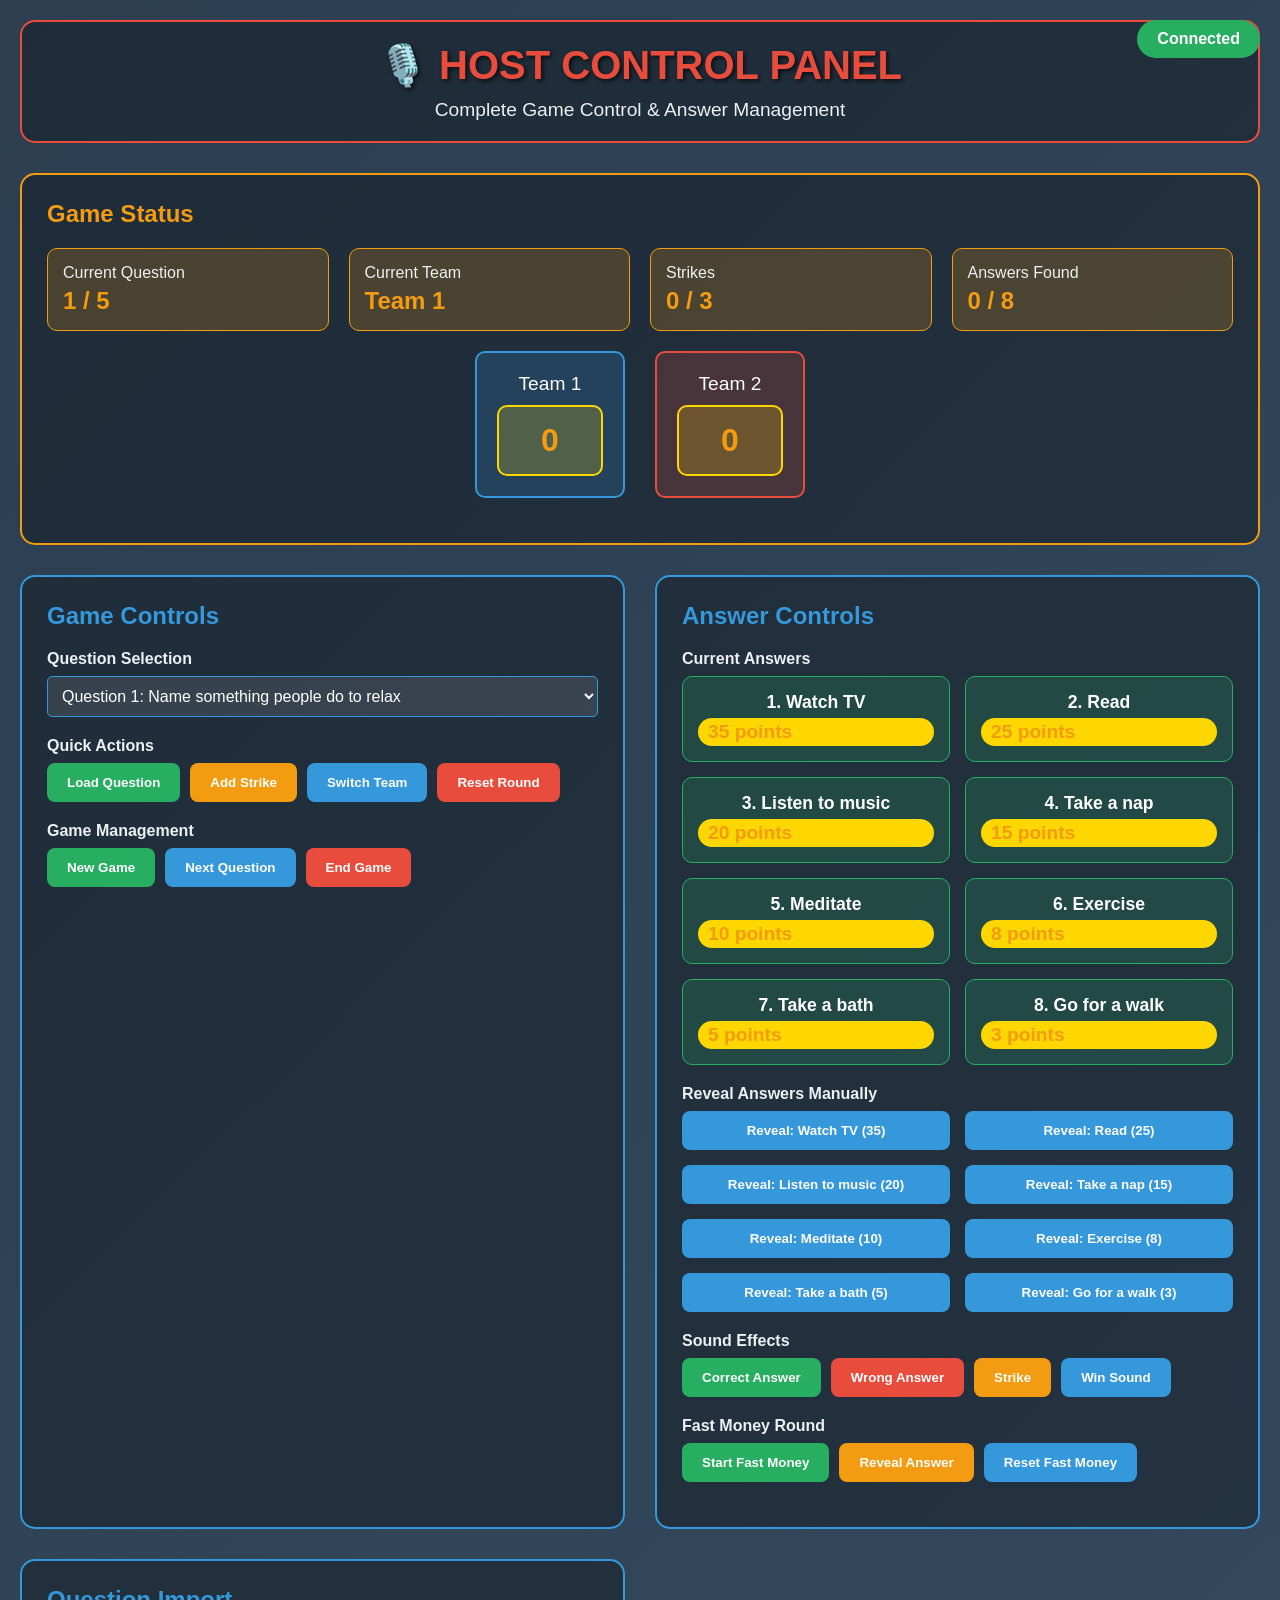
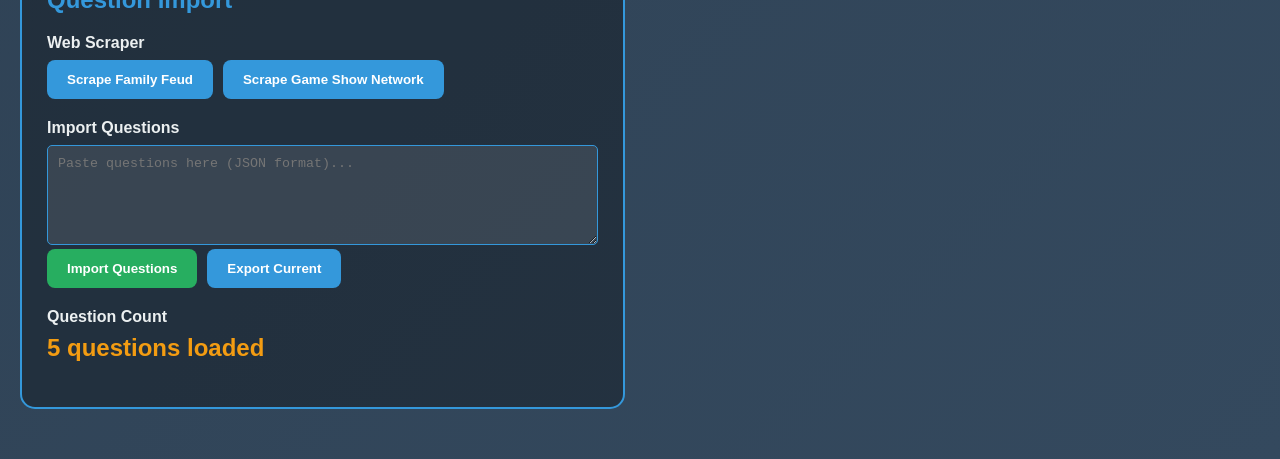
==== commit 09eeeb3b: "Fix missing answersList element in host.html - add required DOM element for host panel initializatio" ====
--- a/host.html
+++ b/host.html
@@ -341,6 +341,13 @@
                 <h3>Answer Controls</h3>
                 
                 <div class="control-group">
+                    <label>Current Answers</label>
+                    <div class="answer-list" id="answersList">
+                        <!-- Current question answers will be displayed here -->
+                    </div>
+                </div>
+                
+                <div class="control-group">
                     <label>Reveal Answers Manually</label>
                     <div class="answer-list" id="manualAnswersList">
                         <!-- Manual reveal buttons will be populated here -->
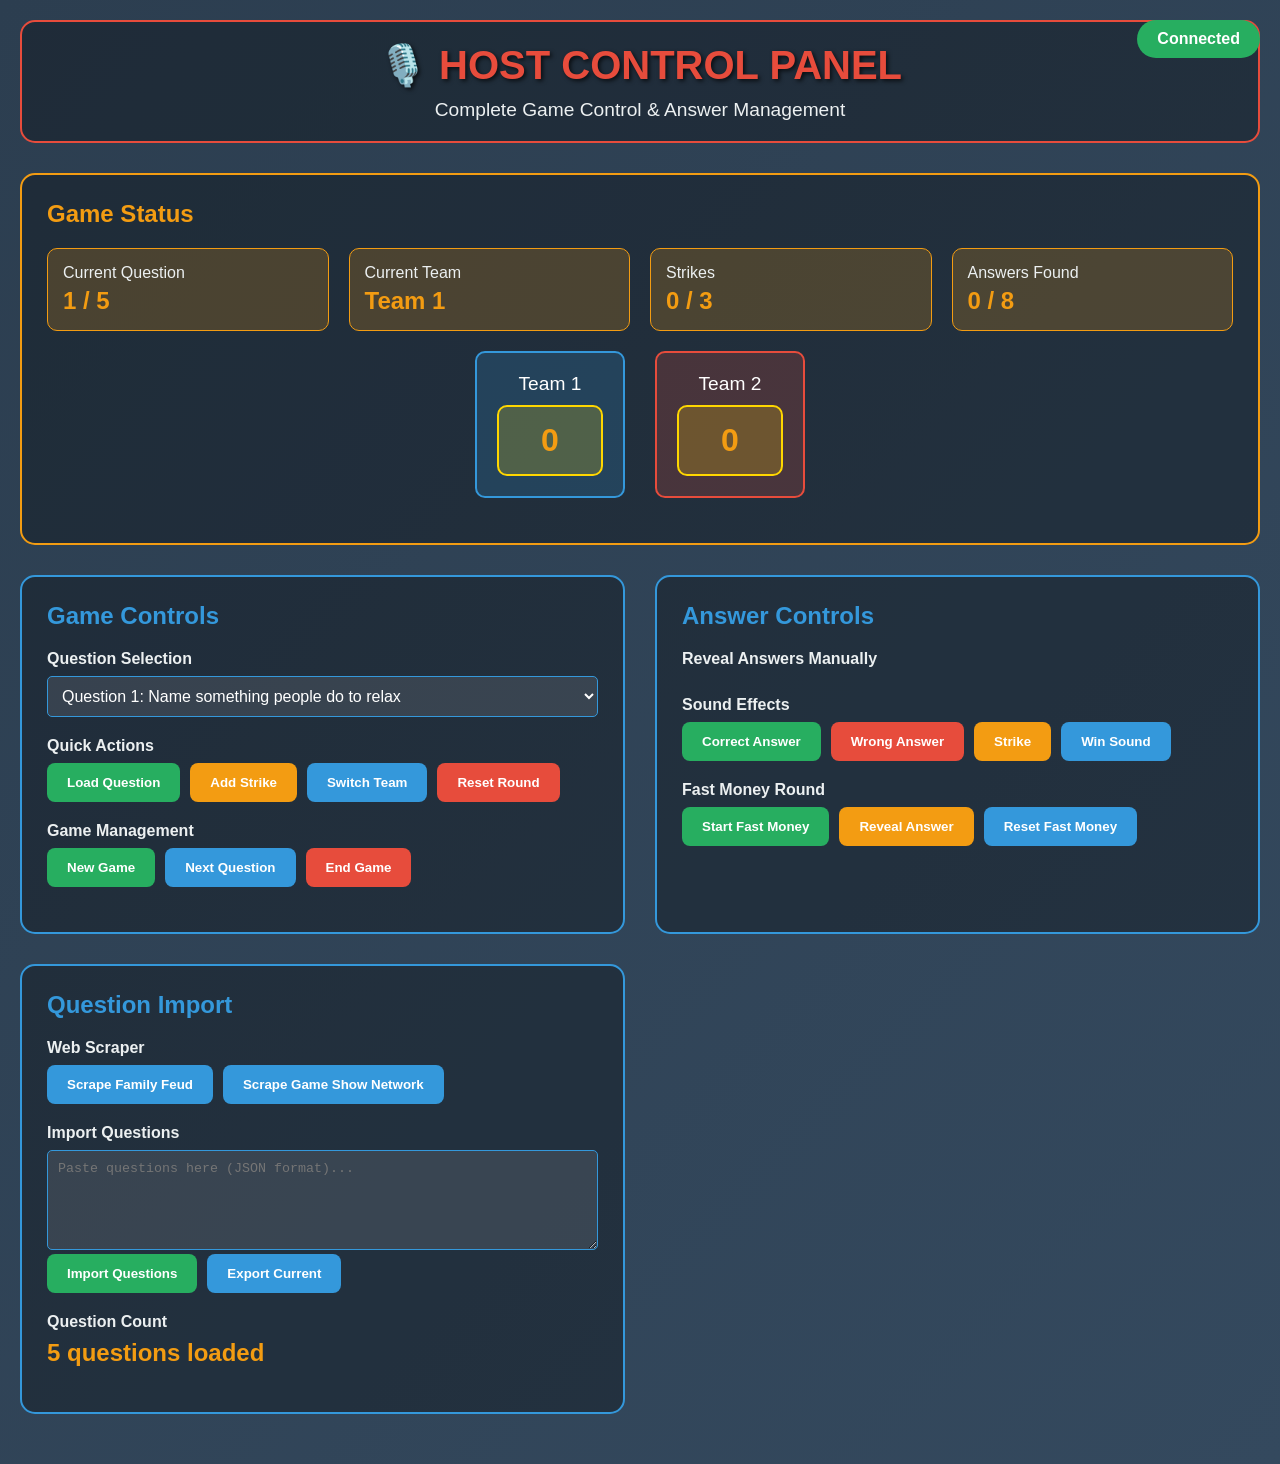
==== commit f9865cc3: "Remove redundant Current Answers section - clean up host panel UI and remove unused answersList refe" ====
--- a/host.html
+++ b/host.html
@@ -341,13 +341,6 @@
                 <h3>Answer Controls</h3>
                 
                 <div class="control-group">
-                    <label>Current Answers</label>
-                    <div class="answer-list" id="answersList">
-                        <!-- Current question answers will be displayed here -->
-                    </div>
-                </div>
-                
-                <div class="control-group">
                     <label>Reveal Answers Manually</label>
                     <div class="answer-list" id="manualAnswersList">
                         <!-- Manual reveal buttons will be populated here -->
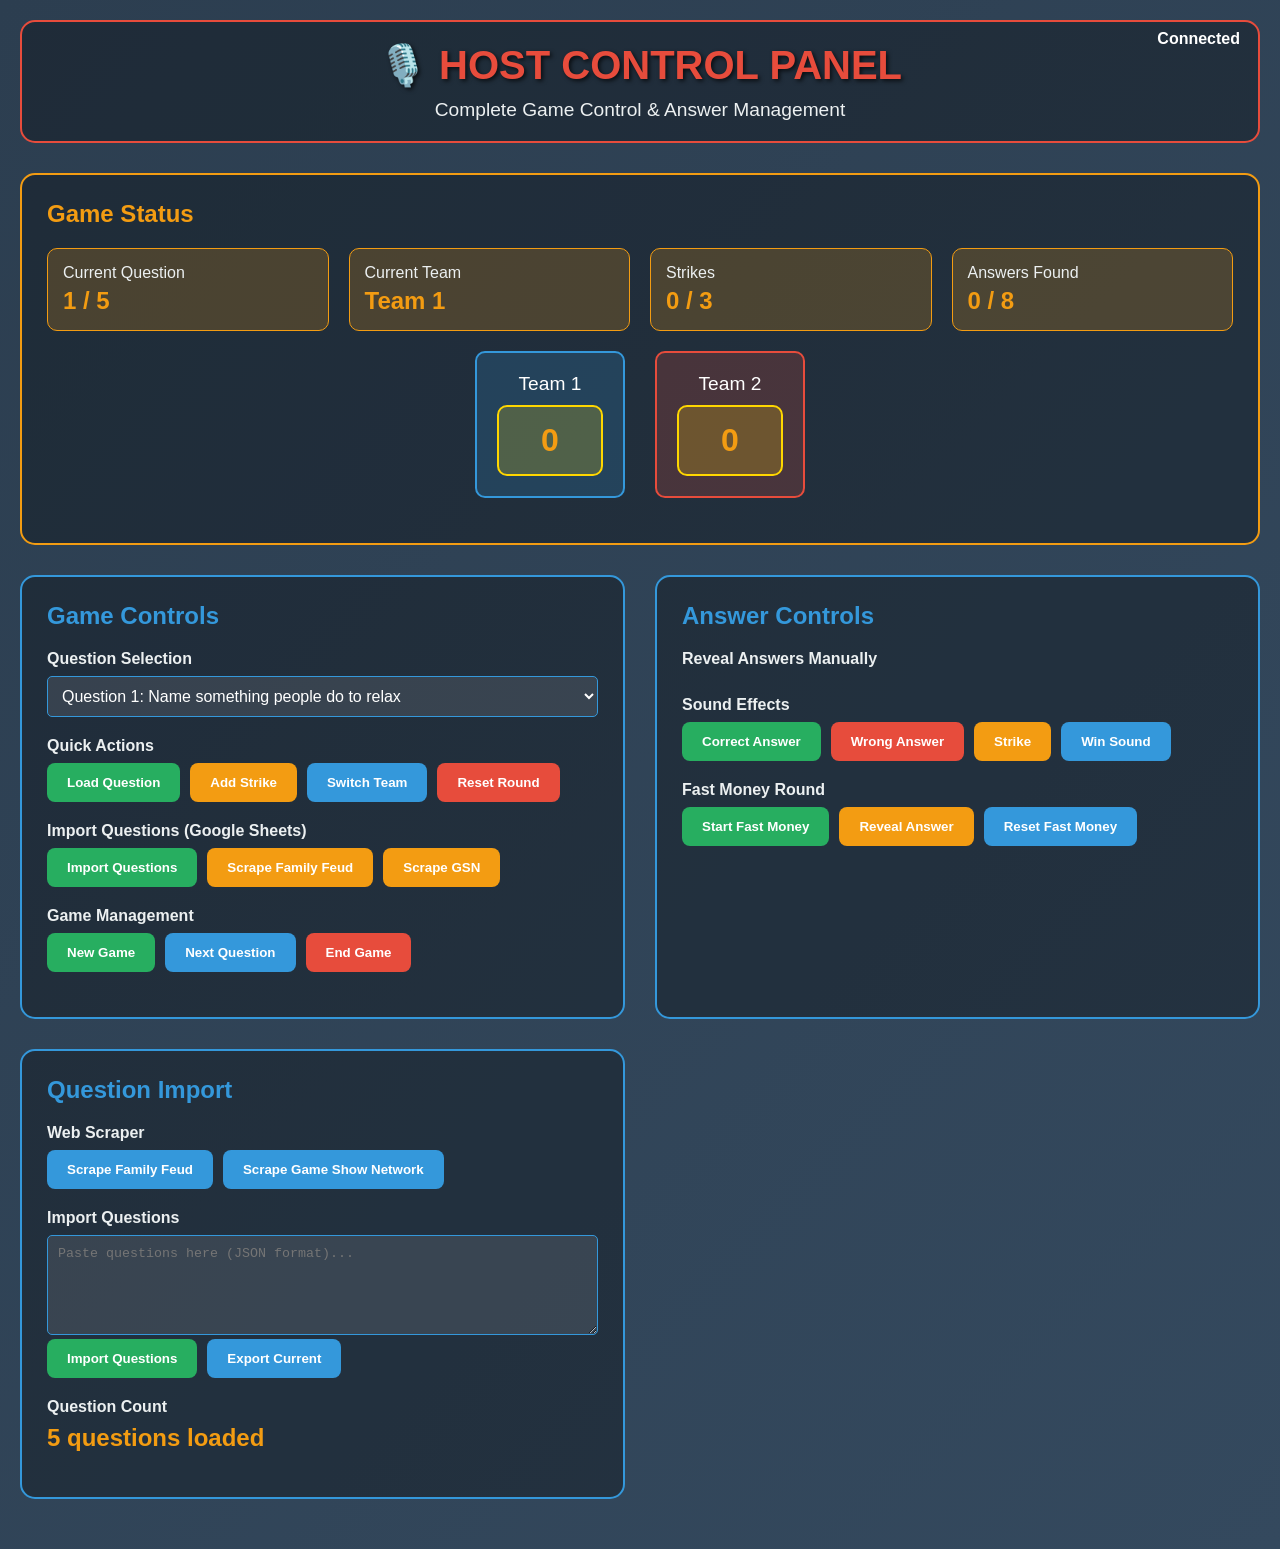
==== commit 2f0d3c65: "changes" ====
--- a/host.html
+++ b/host.html
@@ -328,6 +328,15 @@
                 </div>
                 
                 <div class="control-group">
+                    <label>Import Questions (Google Sheets)</label>
+                    <div class="control-buttons">
+                        <button class="control-btn success" onclick="importQuestions()">Import Questions</button>
+                        <button class="control-btn warning" onclick="scrapeFamilyFeudQuestions()">Scrape Family Feud</button>
+                        <button class="control-btn warning" onclick="scrapeGameShowNetwork()">Scrape GSN</button>
+                    </div>
+                </div>
+                
+                <div class="control-group">
                     <label>Game Management</label>
                     <div class="control-buttons">
                         <button class="control-btn success" onclick="newGame()">New Game</button>
